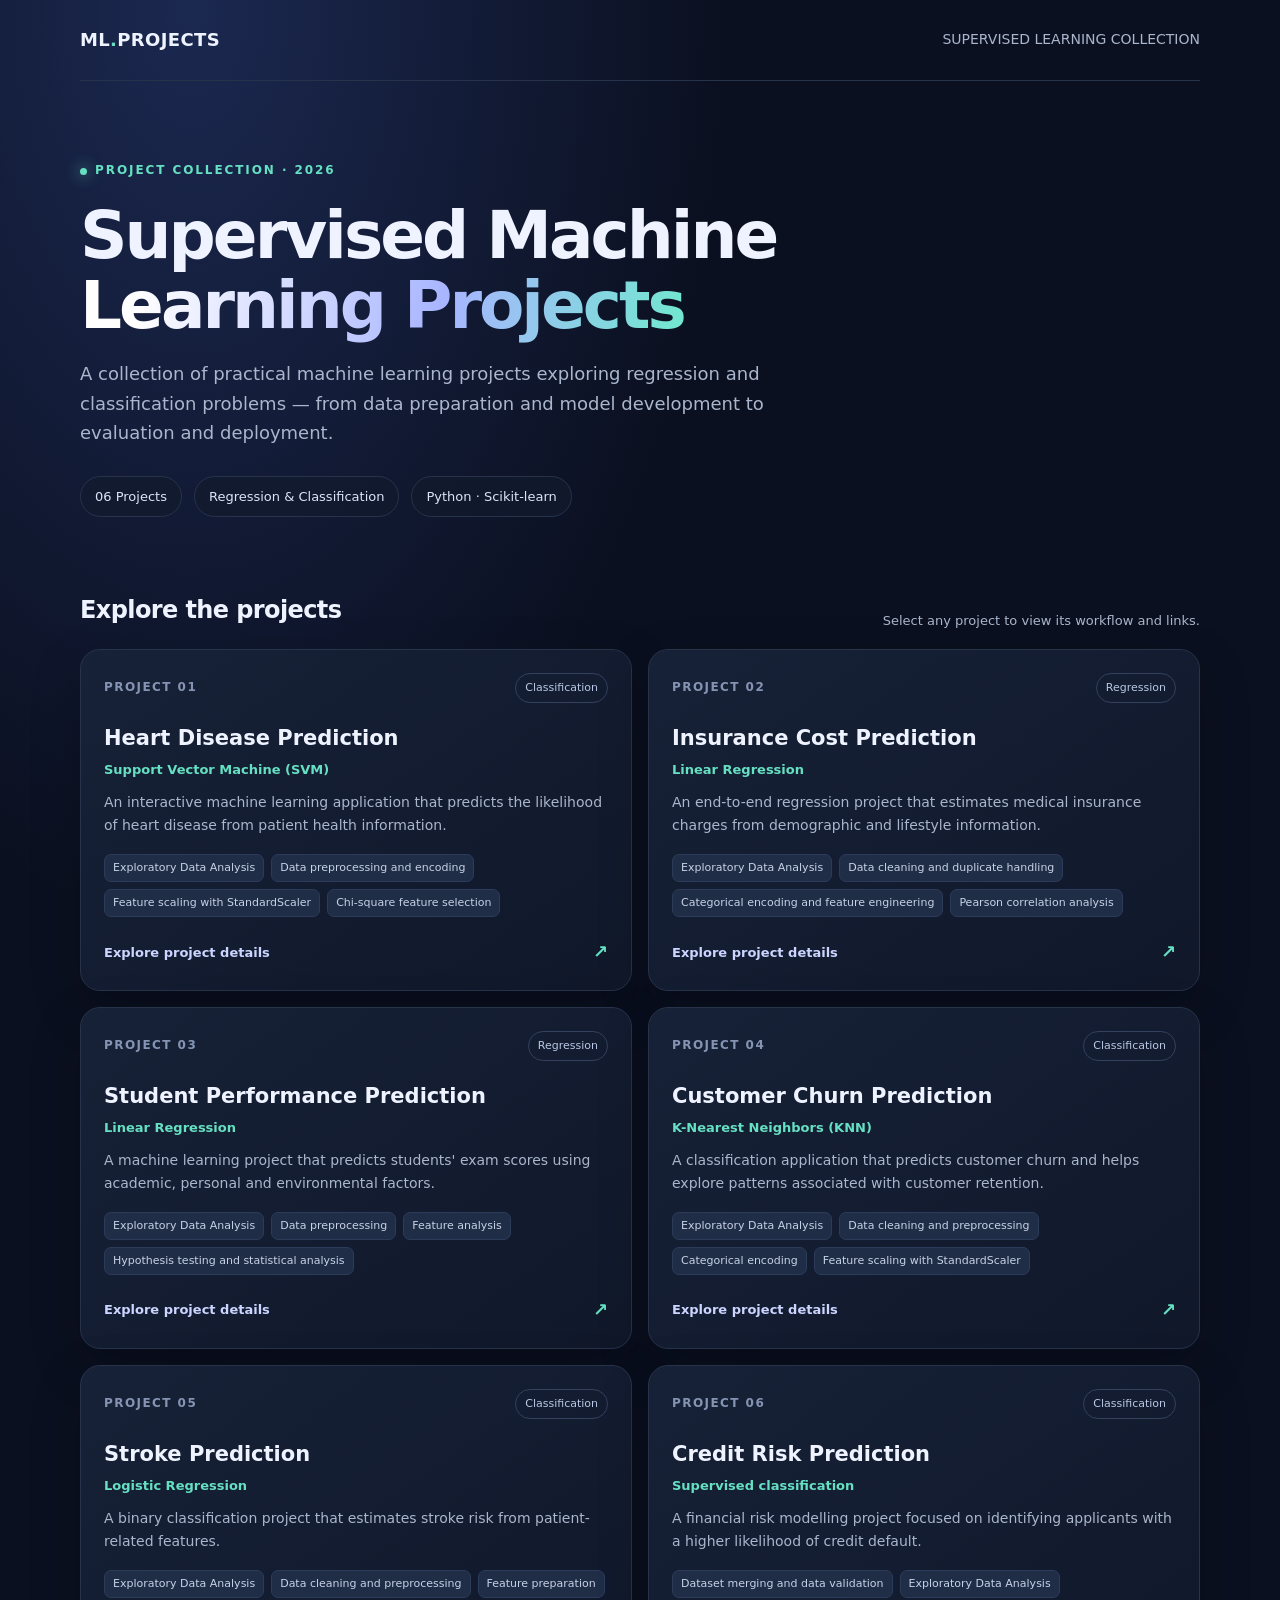
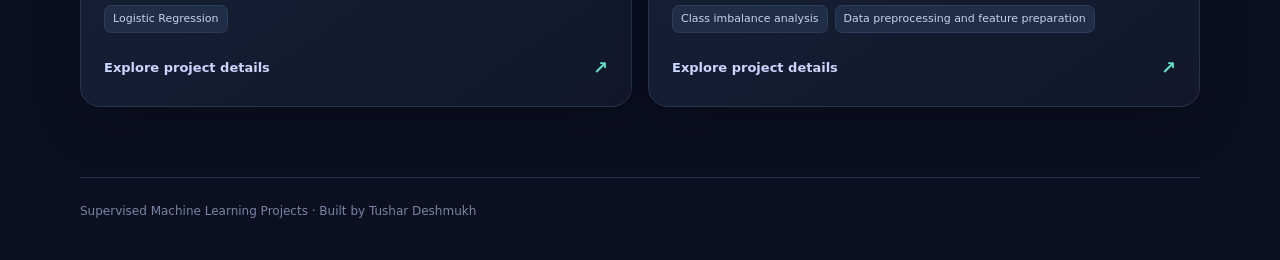
==== index.html @ 5bffdefe "Add supervised machine learning projects website" ====
<!doctype html>
<html lang="en"><head><meta charset="utf-8"><meta name="viewport" content="width=device-width, initial-scale=1">
<meta name="description" content="Six supervised machine learning projects covering regression and classification.">
<title>Supervised Machine Learning Projects</title><link rel="stylesheet" href="assets/style.css"></head>
<body><div class="wrap">
<header class="topbar"><a class="brand" href="index.html">ML<span>.</span>PROJECTS</a><div class="nav">SUPERVISED LEARNING COLLECTION</div></header>
<main><section class="hero"><div class="eyebrow"><span class="dot"></span> PROJECT COLLECTION · 2026</div>
<h1>Supervised Machine <span class="gradient">Learning Projects</span></h1>
<p class="lead">A collection of practical machine learning projects exploring regression and classification problems — from data preparation and model development to evaluation and deployment.</p>
<div class="stats"><span class="stat">06 Projects</span><span class="stat">Regression &amp; Classification</span><span class="stat">Python · Scikit-learn</span></div></section>
<section><div class="section-head"><h2>Explore the projects</h2><p>Select any project to view its workflow and links.</p></div><div class="grid">
    <a class="card" href="projects/heart-disease-prediction.html">
      <div class="card-top"><span class="num">PROJECT 01</span><span class="tag">Classification</span></div>
      <h3>Heart Disease Prediction</h3>
      <div class="algo">Support Vector Machine (SVM)</div>
      <p>An interactive machine learning application that predicts the likelihood of heart disease from patient health information.</p>
      <div class="bullets"><span class="pill">Exploratory Data Analysis</span><span class="pill">Data preprocessing and encoding</span><span class="pill">Feature scaling with StandardScaler</span><span class="pill">Chi-square feature selection</span></div>
      <div class="card-link"><span>Explore project details</span><span class="arrow">↗</span></div>
    </a>
    <a class="card" href="projects/insurance-cost-prediction.html">
      <div class="card-top"><span class="num">PROJECT 02</span><span class="tag">Regression</span></div>
      <h3>Insurance Cost Prediction</h3>
      <div class="algo">Linear Regression</div>
      <p>An end-to-end regression project that estimates medical insurance charges from demographic and lifestyle information.</p>
      <div class="bullets"><span class="pill">Exploratory Data Analysis</span><span class="pill">Data cleaning and duplicate handling</span><span class="pill">Categorical encoding and feature engineering</span><span class="pill">Pearson correlation analysis</span></div>
      <div class="card-link"><span>Explore project details</span><span class="arrow">↗</span></div>
    </a>
    <a class="card" href="projects/student-performance-prediction.html">
      <div class="card-top"><span class="num">PROJECT 03</span><span class="tag">Regression</span></div>
      <h3>Student Performance Prediction</h3>
      <div class="algo">Linear Regression</div>
      <p>A machine learning project that predicts students&#39; exam scores using academic, personal and environmental factors.</p>
      <div class="bullets"><span class="pill">Exploratory Data Analysis</span><span class="pill">Data preprocessing</span><span class="pill">Feature analysis</span><span class="pill">Hypothesis testing and statistical analysis</span></div>
      <div class="card-link"><span>Explore project details</span><span class="arrow">↗</span></div>
    </a>
    <a class="card" href="projects/customer-churn-analytics.html">
      <div class="card-top"><span class="num">PROJECT 04</span><span class="tag">Classification</span></div>
      <h3>Customer Churn Prediction</h3>
      <div class="algo">K-Nearest Neighbors (KNN)</div>
      <p>A classification application that predicts customer churn and helps explore patterns associated with customer retention.</p>
      <div class="bullets"><span class="pill">Exploratory Data Analysis</span><span class="pill">Data cleaning and preprocessing</span><span class="pill">Categorical encoding</span><span class="pill">Feature scaling with StandardScaler</span></div>
      <div class="card-link"><span>Explore project details</span><span class="arrow">↗</span></div>
    </a>
    <a class="card" href="projects/stroke-prediction.html">
      <div class="card-top"><span class="num">PROJECT 05</span><span class="tag">Classification</span></div>
      <h3>Stroke Prediction</h3>
      <div class="algo">Logistic Regression</div>
      <p>A binary classification project that estimates stroke risk from patient-related features.</p>
      <div class="bullets"><span class="pill">Exploratory Data Analysis</span><span class="pill">Data cleaning and preprocessing</span><span class="pill">Feature preparation</span><span class="pill">Logistic Regression</span></div>
      <div class="card-link"><span>Explore project details</span><span class="arrow">↗</span></div>
    </a>
    <a class="card" href="projects/credit-risk-prediction.html">
      <div class="card-top"><span class="num">PROJECT 06</span><span class="tag">Classification</span></div>
      <h3>Credit Risk Prediction</h3>
      <div class="algo">Supervised classification</div>
      <p>A financial risk modelling project focused on identifying applicants with a higher likelihood of credit default.</p>
      <div class="bullets"><span class="pill">Dataset merging and data validation</span><span class="pill">Exploratory Data Analysis</span><span class="pill">Class imbalance analysis</span><span class="pill">Data preprocessing and feature preparation</span></div>
      <div class="card-link"><span>Explore project details</span><span class="arrow">↗</span></div>
    </a></div></section></main>
<footer class="footer">Supervised Machine Learning Projects · Built by Tushar Deshmukh</footer></div></body></html>
---- assets/style.css ----
:root{--bg:#0b1020;--panel:#121a2d;--panel2:#172238;--text:#eef3ff;--muted:#aab6cc;--line:#26334b;--accent:#8b9cff;--accent2:#66e0c2;--shadow:0 18px 50px rgba(0,0,0,.22)}
*{box-sizing:border-box}html{scroll-behavior:smooth}body{margin:0;background:radial-gradient(ellipse at 15% 0%,#1b2850 0,transparent 35%),var(--bg);color:var(--text);font:16px/1.65 Inter,ui-sans-serif,system-ui,-apple-system,Segoe UI,Roboto,Arial,sans-serif}
a{color:inherit;text-decoration:none}.wrap{width:min(1120px,calc(100% - 40px));margin:auto}.topbar{display:flex;align-items:center;justify-content:space-between;padding:25px 0;border-bottom:1px solid var(--line)}.brand{font-weight:800;letter-spacing:.02em;font-size:18px}.brand span{color:var(--accent2)}.nav{color:var(--muted);font-size:14px}.hero{padding:76px 0 42px;max-width:850px}.eyebrow{display:inline-flex;align-items:center;gap:8px;color:var(--accent2);font-size:12px;font-weight:800;letter-spacing:.16em;text-transform:uppercase}.dot{width:7px;height:7px;border-radius:50%;background:var(--accent2);box-shadow:0 0 15px var(--accent2)}h1{font-size:clamp(38px,6vw,66px);line-height:1.06;letter-spacing:-.045em;margin:18px 0 18px}h1 .gradient{background:linear-gradient(100deg,#fff 10%,#a8b5ff 60%,#71e8cf);-webkit-background-clip:text;background-clip:text;color:transparent}.lead{color:var(--muted);font-size:18px;max-width:720px;margin:0}.stats{display:flex;gap:12px;flex-wrap:wrap;margin-top:28px}.stat{border:1px solid var(--line);background:rgba(18,26,45,.7);padding:9px 14px;border-radius:999px;color:#dce5f7;font-size:13px}.section-head{display:flex;align-items:end;justify-content:space-between;gap:20px;margin:32px 0 18px}.section-head h2{font-size:24px;margin:0;letter-spacing:-.025em}.section-head p{color:var(--muted);font-size:13px;margin:0}.grid{display:grid;grid-template-columns:repeat(2,minmax(0,1fr));gap:16px;padding-bottom:70px}.card{display:block;border:1px solid var(--line);border-radius:20px;padding:23px;background:linear-gradient(145deg,rgba(23,34,56,.96),rgba(16,24,42,.96));box-shadow:var(--shadow);transition:transform .2s,border-color .2s}.card:hover{transform:translateY(-4px);border-color:#6979ba}.card-top{display:flex;align-items:center;justify-content:space-between;margin-bottom:22px}.num{font-size:12px;color:#8594b2;font-weight:800;letter-spacing:.12em}.tag{font-size:11px;border:1px solid #33415d;color:#b9c7e4;border-radius:999px;padding:5px 9px}.card h3{font-size:21px;line-height:1.25;margin:0 0 8px}.algo{font-size:13px;color:var(--accent2);font-weight:650;margin-bottom:10px}.card p{color:var(--muted);font-size:14px;margin:0 0 17px}.bullets{display:flex;flex-wrap:wrap;gap:7px;margin-bottom:20px}.pill{font-size:11px;color:#c7d2e8;background:#202d46;border:1px solid #2c3b59;border-radius:7px;padding:4px 8px}.card-link{display:flex;align-items:center;justify-content:space-between;color:#cbd5ff;font-size:13px;font-weight:700}.arrow{font-size:18px;color:var(--accent2)}.footer{border-top:1px solid var(--line);padding:24px 0 38px;color:#7786a3;font-size:12px}.detail-hero{padding:56px 0 30px}.back{display:inline-flex;gap:8px;color:#aebcda;font-size:13px;margin-bottom:25px}.back:hover{color:white}.detail-layout{display:grid;grid-template-columns:minmax(0,1fr) 300px;gap:22px;padding-bottom:70px}.panel{border:1px solid var(--line);border-radius:20px;padding:25px;background:rgba(18,26,45,.88);box-shadow:var(--shadow)}.panel h2{font-size:18px;margin:0 0 12px}.panel p{color:var(--muted);margin:0 0 22px}.topic-list{padding-left:20px;color:#c5d0e5;margin:0}.topic-list li{padding:5px 0}.side{display:flex;flex-direction:column;gap:14px}.meta{border:1px solid var(--line);border-radius:16px;padding:18px;background:rgba(18,26,45,.7)}.meta-label{font-size:11px;letter-spacing:.12em;text-transform:uppercase;color:#8392af;font-weight:800;margin-bottom:8px}.meta-value{font-size:15px;color:#edf2ff;font-weight:650}.stack{display:flex;flex-wrap:wrap;gap:7px}.actions{display:grid;gap:10px}.button{display:flex;justify-content:center;align-items:center;gap:9px;border-radius:12px;padding:12px 14px;font-weight:750;font-size:13px;background:linear-gradient(110deg,#8998ff,#6fdfc5);color:#0b1422;transition:filter .2s}.button:hover{filter:brightness(1.1)}.button.secondary{background:#202d46;color:#e6edff;border:1px solid #354565}.button.disabled{opacity:.45;pointer-events:none}.note{font-size:12px;color:#8998b5;margin-top:12px}.disclaimer{border-left:3px solid #d5b56c;padding:10px 14px;background:#29263a;color:#c8c1d4;border-radius:0 10px 10px 0;font-size:12px;margin-top:22px}
@media(max-width:760px){.grid{grid-template-columns:1fr}.detail-layout{grid-template-columns:1fr}.hero{padding-top:55px}.section-head{align-items:start;flex-direction:column}.wrap{width:min(100% - 28px,1120px)}.panel{padding:20px}}
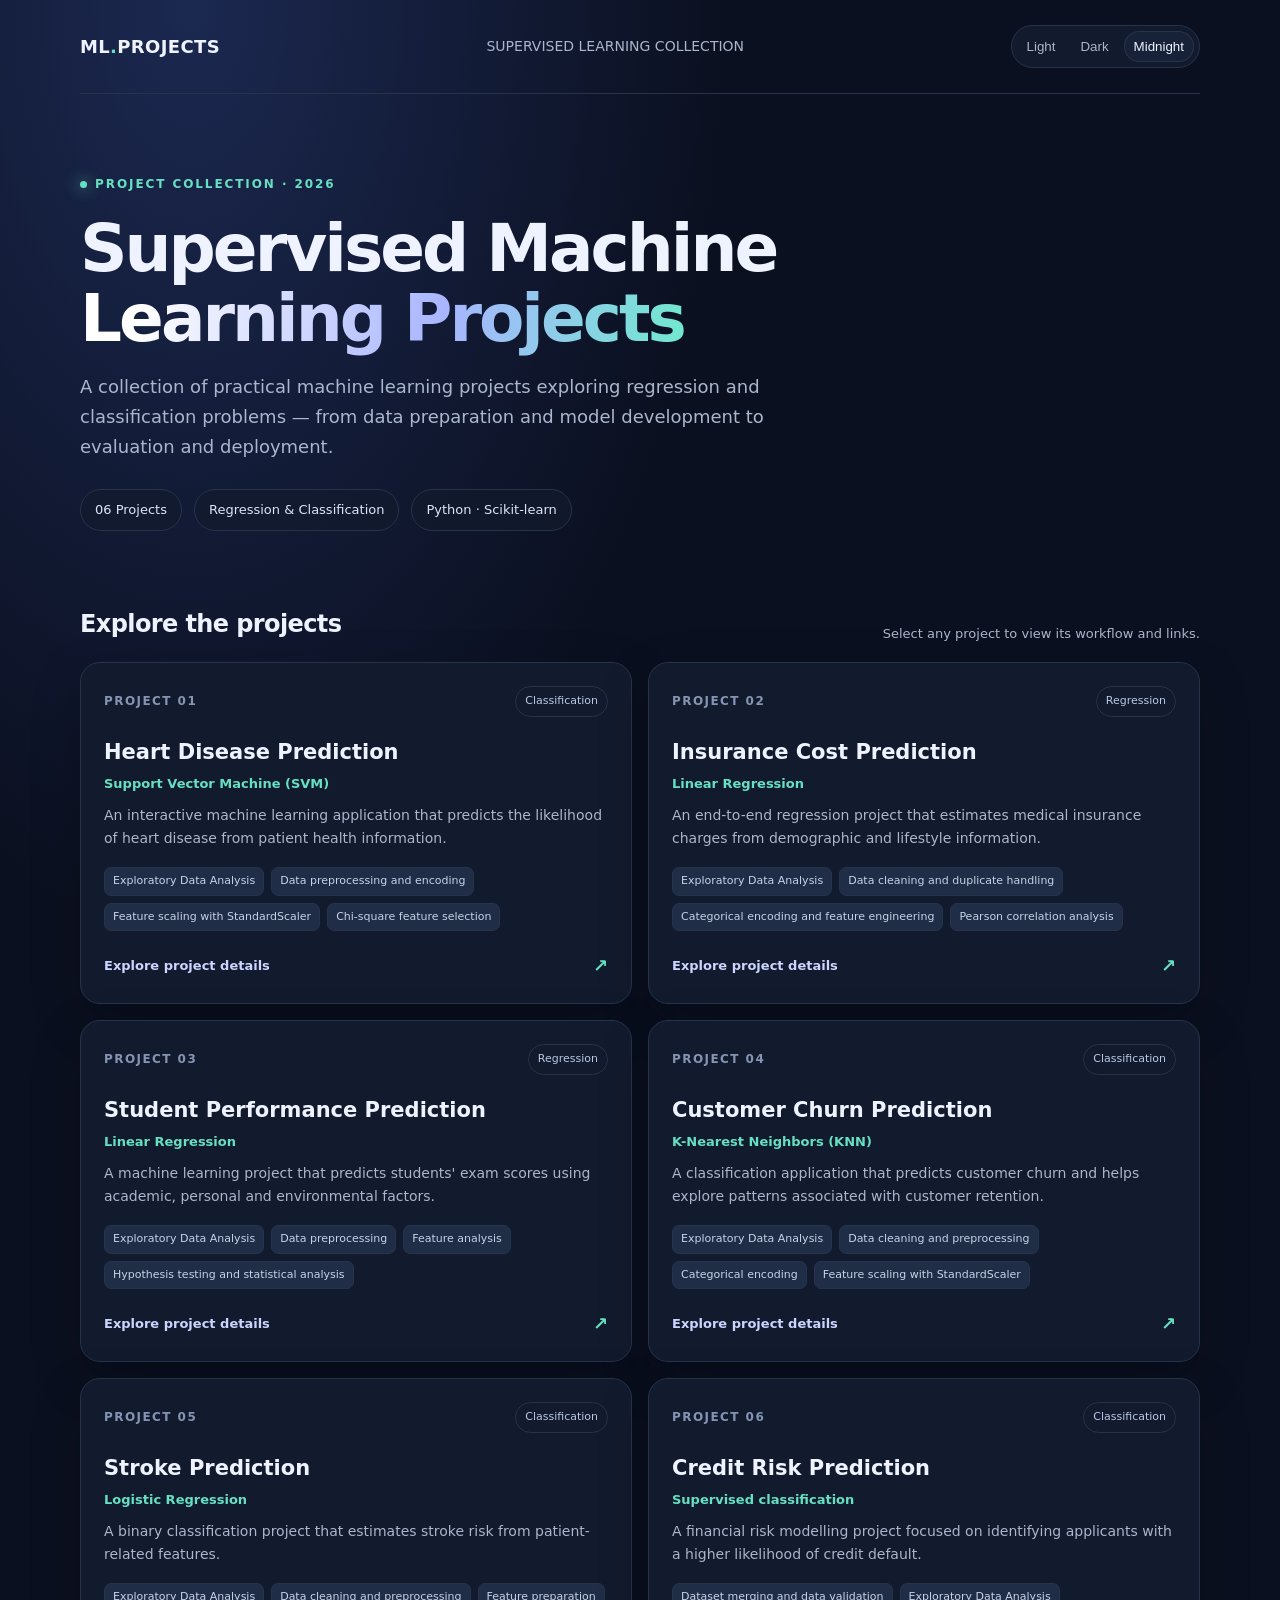
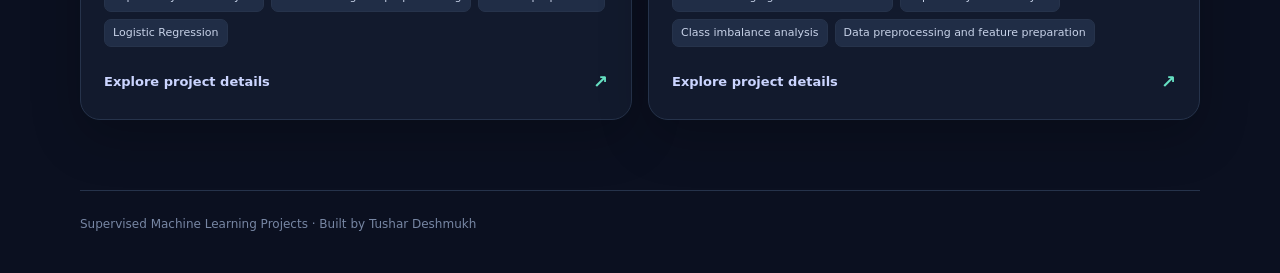
==== commit 76d01667: "Add light dark and midnight themes" ====
--- a/index.html
+++ b/index.html
@@ -3,7 +3,11 @@
 <meta name="description" content="Six supervised machine learning projects covering regression and classification.">
 <title>Supervised Machine Learning Projects</title><link rel="stylesheet" href="assets/style.css"></head>
 <body><div class="wrap">
-<header class="topbar"><a class="brand" href="index.html">ML<span>.</span>PROJECTS</a><div class="nav">SUPERVISED LEARNING COLLECTION</div></header>
+<header class="topbar"><a class="brand" href="index.html">ML<span>.</span>PROJECTS</a><div class="nav">SUPERVISED LEARNING COLLECTION</div><div class="theme-switcher" role="group" aria-label="Choose colour theme">
+<button class="theme-btn" type="button" data-theme-choice="light" aria-pressed="false">Light</button>
+<button class="theme-btn" type="button" data-theme-choice="dark" aria-pressed="false">Dark</button>
+<button class="theme-btn" type="button" data-theme-choice="midnight" aria-pressed="false">Midnight</button>
+</div></header>
 <main><section class="hero"><div class="eyebrow"><span class="dot"></span> PROJECT COLLECTION · 2026</div>
 <h1>Supervised Machine <span class="gradient">Learning Projects</span></h1>
 <p class="lead">A collection of practical machine learning projects exploring regression and classification problems — from data preparation and model development to evaluation and deployment.</p>
@@ -57,4 +61,19 @@
       <div class="bullets"><span class="pill">Dataset merging and data validation</span><span class="pill">Exploratory Data Analysis</span><span class="pill">Class imbalance analysis</span><span class="pill">Data preprocessing and feature preparation</span></div>
       <div class="card-link"><span>Explore project details</span><span class="arrow">↗</span></div>
     </a></div></section></main>
-<footer class="footer">Supervised Machine Learning Projects · Built by Tushar Deshmukh</footer></div></body></html>+<footer class="footer">Supervised Machine Learning Projects · Built by Tushar Deshmukh</footer></div><script>
+(function(){
+  const root = document.documentElement;
+  const buttons = document.querySelectorAll('[data-theme-choice]');
+  function applyTheme(theme){
+    const selected = ['light','dark','midnight'].includes(theme) ? theme : 'midnight';
+    root.dataset.theme = selected === 'midnight' ? 'midnight' : selected;
+    buttons.forEach(button => button.setAttribute('aria-pressed', String(button.dataset.themeChoice === selected)));
+    try { localStorage.setItem('ml-projects-theme', selected); } catch(e) {}
+  }
+  let saved = 'midnight';
+  try { saved = localStorage.getItem('ml-projects-theme') || 'midnight'; } catch(e) {}
+  applyTheme(saved);
+  buttons.forEach(button => button.addEventListener('click', () => applyTheme(button.dataset.themeChoice)));
+})();
+</script></body></html>
--- a/assets/style.css
+++ b/assets/style.css
@@ -1,5 +1,22 @@
 
-:root{--bg:#0b1020;--panel:#121a2d;--panel2:#172238;--text:#eef3ff;--muted:#aab6cc;--line:#26334b;--accent:#8b9cff;--accent2:#66e0c2;--shadow:0 18px 50px rgba(0,0,0,.22)}
-*{box-sizing:border-box}html{scroll-behavior:smooth}body{margin:0;background:radial-gradient(ellipse at 15% 0%,#1b2850 0,transparent 35%),var(--bg);color:var(--text);font:16px/1.65 Inter,ui-sans-serif,system-ui,-apple-system,Segoe UI,Roboto,Arial,sans-serif}
-a{color:inherit;text-decoration:none}.wrap{width:min(1120px,calc(100% - 40px));margin:auto}.topbar{display:flex;align-items:center;justify-content:space-between;padding:25px 0;border-bottom:1px solid var(--line)}.brand{font-weight:800;letter-spacing:.02em;font-size:18px}.brand span{color:var(--accent2)}.nav{color:var(--muted);font-size:14px}.hero{padding:76px 0 42px;max-width:850px}.eyebrow{display:inline-flex;align-items:center;gap:8px;color:var(--accent2);font-size:12px;font-weight:800;letter-spacing:.16em;text-transform:uppercase}.dot{width:7px;height:7px;border-radius:50%;background:var(--accent2);box-shadow:0 0 15px var(--accent2)}h1{font-size:clamp(38px,6vw,66px);line-height:1.06;letter-spacing:-.045em;margin:18px 0 18px}h1 .gradient{background:linear-gradient(100deg,#fff 10%,#a8b5ff 60%,#71e8cf);-webkit-background-clip:text;background-clip:text;color:transparent}.lead{color:var(--muted);font-size:18px;max-width:720px;margin:0}.stats{display:flex;gap:12px;flex-wrap:wrap;margin-top:28px}.stat{border:1px solid var(--line);background:rgba(18,26,45,.7);padding:9px 14px;border-radius:999px;color:#dce5f7;font-size:13px}.section-head{display:flex;align-items:end;justify-content:space-between;gap:20px;margin:32px 0 18px}.section-head h2{font-size:24px;margin:0;letter-spacing:-.025em}.section-head p{color:var(--muted);font-size:13px;margin:0}.grid{display:grid;grid-template-columns:repeat(2,minmax(0,1fr));gap:16px;padding-bottom:70px}.card{display:block;border:1px solid var(--line);border-radius:20px;padding:23px;background:linear-gradient(145deg,rgba(23,34,56,.96),rgba(16,24,42,.96));box-shadow:var(--shadow);transition:transform .2s,border-color .2s}.card:hover{transform:translateY(-4px);border-color:#6979ba}.card-top{display:flex;align-items:center;justify-content:space-between;margin-bottom:22px}.num{font-size:12px;color:#8594b2;font-weight:800;letter-spacing:.12em}.tag{font-size:11px;border:1px solid #33415d;color:#b9c7e4;border-radius:999px;padding:5px 9px}.card h3{font-size:21px;line-height:1.25;margin:0 0 8px}.algo{font-size:13px;color:var(--accent2);font-weight:650;margin-bottom:10px}.card p{color:var(--muted);font-size:14px;margin:0 0 17px}.bullets{display:flex;flex-wrap:wrap;gap:7px;margin-bottom:20px}.pill{font-size:11px;color:#c7d2e8;background:#202d46;border:1px solid #2c3b59;border-radius:7px;padding:4px 8px}.card-link{display:flex;align-items:center;justify-content:space-between;color:#cbd5ff;font-size:13px;font-weight:700}.arrow{font-size:18px;color:var(--accent2)}.footer{border-top:1px solid var(--line);padding:24px 0 38px;color:#7786a3;font-size:12px}.detail-hero{padding:56px 0 30px}.back{display:inline-flex;gap:8px;color:#aebcda;font-size:13px;margin-bottom:25px}.back:hover{color:white}.detail-layout{display:grid;grid-template-columns:minmax(0,1fr) 300px;gap:22px;padding-bottom:70px}.panel{border:1px solid var(--line);border-radius:20px;padding:25px;background:rgba(18,26,45,.88);box-shadow:var(--shadow)}.panel h2{font-size:18px;margin:0 0 12px}.panel p{color:var(--muted);margin:0 0 22px}.topic-list{padding-left:20px;color:#c5d0e5;margin:0}.topic-list li{padding:5px 0}.side{display:flex;flex-direction:column;gap:14px}.meta{border:1px solid var(--line);border-radius:16px;padding:18px;background:rgba(18,26,45,.7)}.meta-label{font-size:11px;letter-spacing:.12em;text-transform:uppercase;color:#8392af;font-weight:800;margin-bottom:8px}.meta-value{font-size:15px;color:#edf2ff;font-weight:650}.stack{display:flex;flex-wrap:wrap;gap:7px}.actions{display:grid;gap:10px}.button{display:flex;justify-content:center;align-items:center;gap:9px;border-radius:12px;padding:12px 14px;font-weight:750;font-size:13px;background:linear-gradient(110deg,#8998ff,#6fdfc5);color:#0b1422;transition:filter .2s}.button:hover{filter:brightness(1.1)}.button.secondary{background:#202d46;color:#e6edff;border:1px solid #354565}.button.disabled{opacity:.45;pointer-events:none}.note{font-size:12px;color:#8998b5;margin-top:12px}.disclaimer{border-left:3px solid #d5b56c;padding:10px 14px;background:#29263a;color:#c8c1d4;border-radius:0 10px 10px 0;font-size:12px;margin-top:22px}
+:root{
+--bg:#0b1020;--panel:#121a2d;--panel2:#172238;--text:#eef3ff;--muted:#aab6cc;--line:#26334b;--accent:#8b9cff;--accent2:#66e0c2;--shadow:0 18px 50px rgba(0,0,0,.22);
+--header-bg:rgba(18,26,45,.72);--pill-bg:#202d46;--pill-text:#c7d2e8;--tag-text:#b9c7e4;--button-secondary:#202d46;--footer:#7786a3;--hero-glow:#1b2850;
+}
+html[data-theme="light"]{
+--bg:#f4f6fb;--panel:#ffffff;--panel2:#eef2f8;--text:#172033;--muted:#596579;--line:#dce3ee;--accent:#4056b8;--accent2:#087f70;--shadow:0 14px 35px rgba(31,47,79,.08);
+--header-bg:rgba(255,255,255,.82);--pill-bg:#edf1f7;--pill-text:#44516a;--tag-text:#53617a;--button-secondary:#edf1f7;--footer:#718096;--hero-glow:#e4eafa;
+}
+html[data-theme="dark"]{
+--bg:#111318;--panel:#1b1e25;--panel2:#232833;--text:#f1f3f6;--muted:#b0b7c4;--line:#343a46;--accent:#a5b4fc;--accent2:#70d6c2;--shadow:0 16px 40px rgba(0,0,0,.25);
+--header-bg:rgba(27,30,37,.82);--pill-bg:#2b313d;--pill-text:#d2d8e2;--tag-text:#c0cad9;--button-secondary:#292f3a;--footer:#8c96a7;--hero-glow:#242a36;
+}
+*{box-sizing:border-box}html{scroll-behavior:smooth}body{margin:0;background:radial-gradient(ellipse at 15% 0%,var(--hero-glow) 0,transparent 35%),var(--bg);color:var(--text);font:16px/1.65 Inter,ui-sans-serif,system-ui,-apple-system,Segoe UI,Roboto,Arial,sans-serif}
+a{color:inherit;text-decoration:none}.wrap{width:min(1120px,calc(100% - 40px));margin:auto}.topbar{display:flex;align-items:center;justify-content:space-between;gap:16px;padding:25px 0;border-bottom:1px solid var(--line)}.brand{font-weight:800;letter-spacing:.02em;font-size:18px}.brand span{color:var(--accent2)}.nav{color:var(--muted);font-size:14px}.hero{padding:76px 0 42px;max-width:850px}.eyebrow{display:inline-flex;align-items:center;gap:8px;color:var(--accent2);font-size:12px;font-weight:800;letter-spacing:.16em;text-transform:uppercase}.dot{width:7px;height:7px;border-radius:50%;background:var(--accent2);box-shadow:0 0 15px var(--accent2)}h1{font-size:clamp(38px,6vw,66px);line-height:1.06;letter-spacing:-.045em;margin:18px 0 18px}h1 .gradient{background:linear-gradient(100deg,#fff 10%,#a8b5ff 60%,#71e8cf);-webkit-background-clip:text;background-clip:text;color:transparent}.lead{color:var(--muted);font-size:18px;max-width:720px;margin:0}.stats{display:flex;gap:12px;flex-wrap:wrap;margin-top:28px}.stat{border:1px solid var(--line);background:rgba(18,26,45,.7);padding:9px 14px;border-radius:999px;color:#dce5f7;font-size:13px}.section-head{display:flex;align-items:end;justify-content:space-between;gap:20px;margin:32px 0 18px}.section-head h2{font-size:24px;margin:0;letter-spacing:-.025em}.section-head p{color:var(--muted);font-size:13px;margin:0}.grid{display:grid;grid-template-columns:repeat(2,minmax(0,1fr));gap:16px;padding-bottom:70px}.card{display:block;border:1px solid var(--line);border-radius:20px;padding:23px;background:var(--panel);box-shadow:var(--shadow);transition:transform .2s,border-color .2s}.card:hover{transform:translateY(-4px);border-color:#6979ba}.card-top{display:flex;align-items:center;justify-content:space-between;margin-bottom:22px}.num{font-size:12px;color:#8594b2;font-weight:800;letter-spacing:.12em}.tag{font-size:11px;border:1px solid var(--line);color:var(--tag-text);border-radius:999px;padding:5px 9px}.card h3{font-size:21px;line-height:1.25;margin:0 0 8px}.algo{font-size:13px;color:var(--accent2);font-weight:650;margin-bottom:10px}.card p{color:var(--muted);font-size:14px;margin:0 0 17px}.bullets{display:flex;flex-wrap:wrap;gap:7px;margin-bottom:20px}.pill{font-size:11px;color:var(--pill-text);background:var(--pill-bg);border:1px solid var(--line);border-radius:7px;padding:4px 8px}.card-link{display:flex;align-items:center;justify-content:space-between;color:#cbd5ff;font-size:13px;font-weight:700}.arrow{font-size:18px;color:var(--accent2)}.footer{border-top:1px solid var(--line);padding:24px 0 38px;color:#7786a3;font-size:12px}.detail-hero{padding:56px 0 30px}.back{display:inline-flex;gap:8px;color:#aebcda;font-size:13px;margin-bottom:25px}.back:hover{color:white}.detail-layout{display:grid;grid-template-columns:minmax(0,1fr) 300px;gap:22px;padding-bottom:70px}.panel{border:1px solid var(--line);border-radius:20px;padding:25px;background:var(--panel);box-shadow:var(--shadow)}.panel h2{font-size:18px;margin:0 0 12px}.panel p{color:var(--muted);margin:0 0 22px}.topic-list{padding-left:20px;color:#c5d0e5;margin:0}.topic-list li{padding:5px 0}.side{display:flex;flex-direction:column;gap:14px}.meta{border:1px solid var(--line);border-radius:16px;padding:18px;background:var(--panel)}.meta-label{font-size:11px;letter-spacing:.12em;text-transform:uppercase;color:#8392af;font-weight:800;margin-bottom:8px}.meta-value{font-size:15px;color:#edf2ff;font-weight:650}.stack{display:flex;flex-wrap:wrap;gap:7px}.actions{display:grid;gap:10px}.button{display:flex;justify-content:center;align-items:center;gap:9px;border-radius:12px;padding:12px 14px;font-weight:750;font-size:13px;background:linear-gradient(110deg,#8998ff,#6fdfc5);color:#0b1422;transition:filter .2s}.button:hover{filter:brightness(1.1)}.button.secondary{background:var(--button-secondary);color:var(--text);border:1px solid var(--line)}.button.disabled{opacity:.45;pointer-events:none}.note{font-size:12px;color:#8998b5;margin-top:12px}.disclaimer{border-left:3px solid #d5b56c;padding:10px 14px;background:#29263a;color:#c8c1d4;border-radius:0 10px 10px 0;font-size:12px;margin-top:22px}
 @media(max-width:760px){.grid{grid-template-columns:1fr}.detail-layout{grid-template-columns:1fr}.hero{padding-top:55px}.section-head{align-items:start;flex-direction:column}.wrap{width:min(100% - 28px,1120px)}.panel{padding:20px}}
+
+.theme-switcher{display:flex;align-items:center;gap:5px;padding:5px;border:1px solid var(--line);border-radius:999px;background:var(--panel);flex-shrink:0}
+.theme-btn{border:0;background:transparent;color:var(--muted);font:600 12px/1.2 inherit;padding:8px 10px;border-radius:999px;cursor:pointer;transition:background .18s,color .18s}
+.theme-btn:hover{color:var(--text);background:var(--panel2)}
+.theme-btn[aria-pressed="true"]{background:var(--panel2);color:var(--text);box-shadow:inset 0 0 0 1px var(--line)}
+@media(max-width:520px){.topbar{align-items:flex-start;flex-direction:column}.theme-switcher{align-self:flex-end}.theme-btn{padding:7px 9px}}
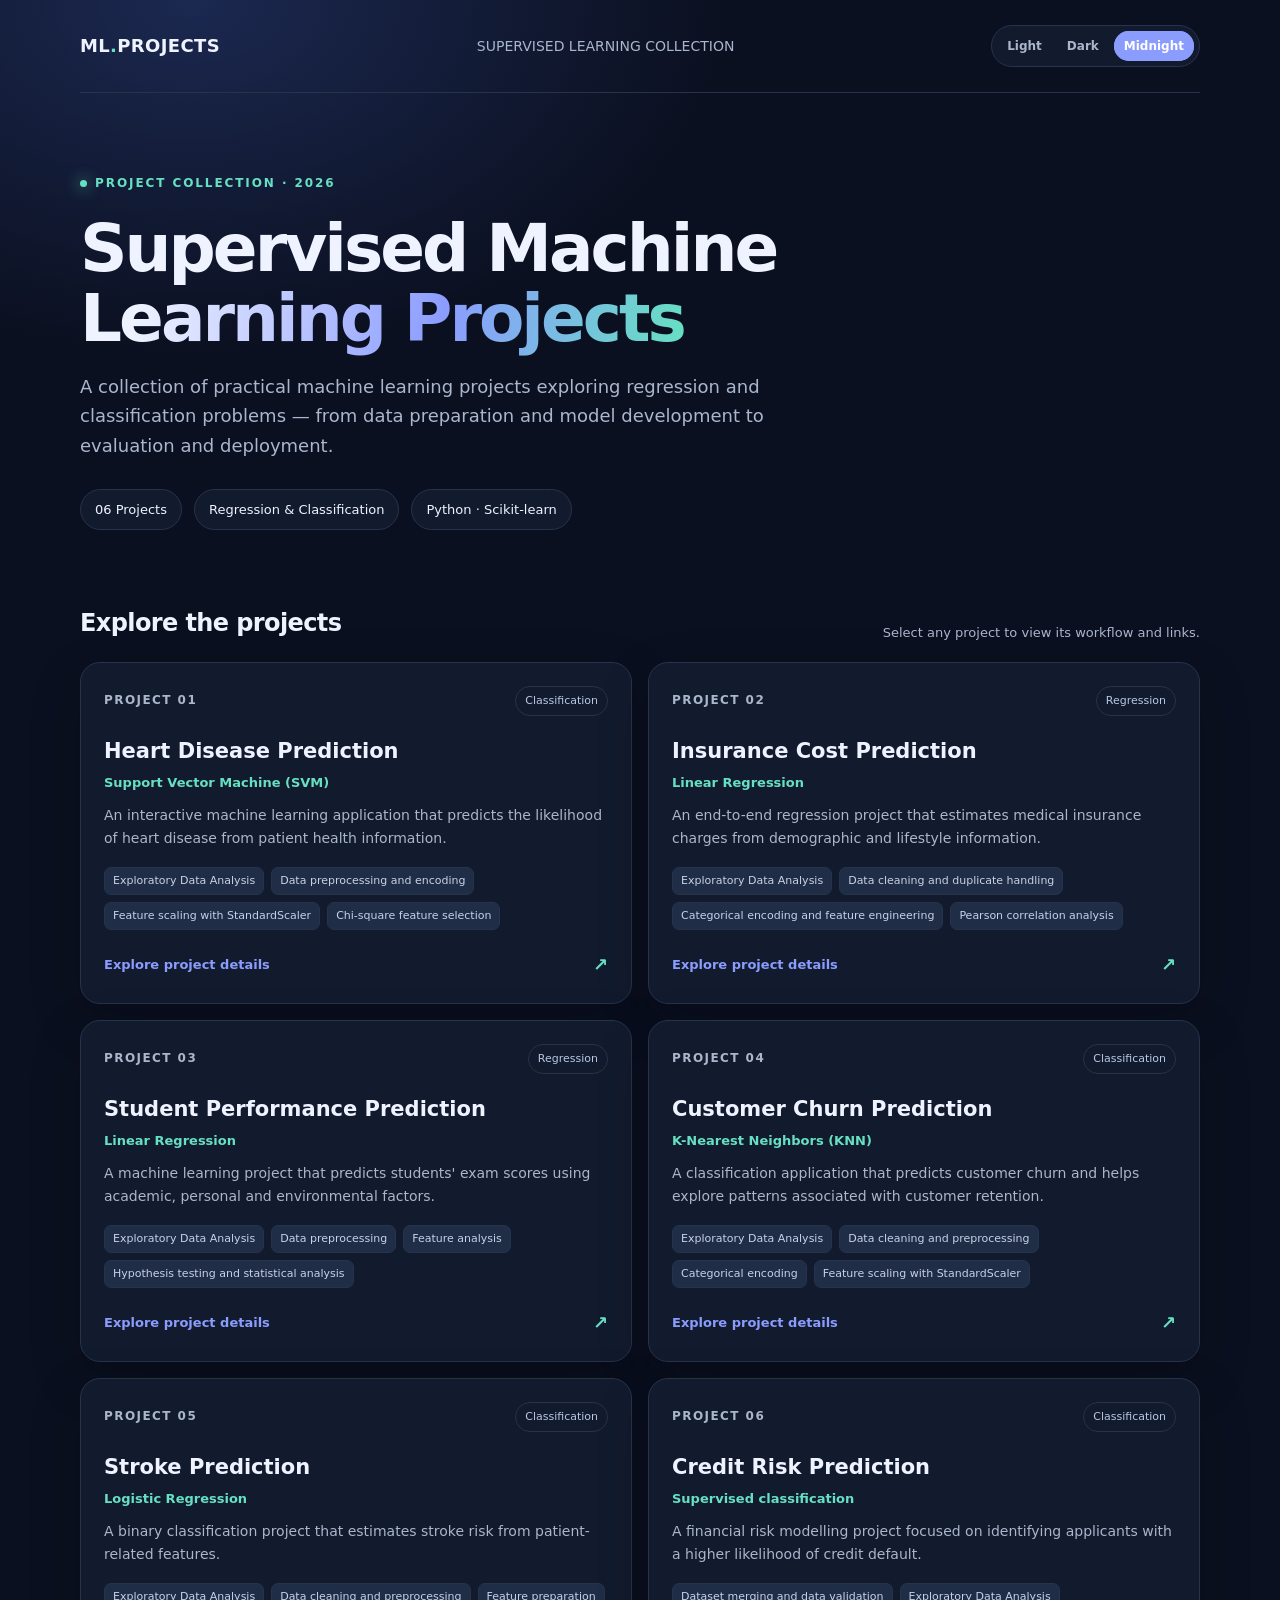
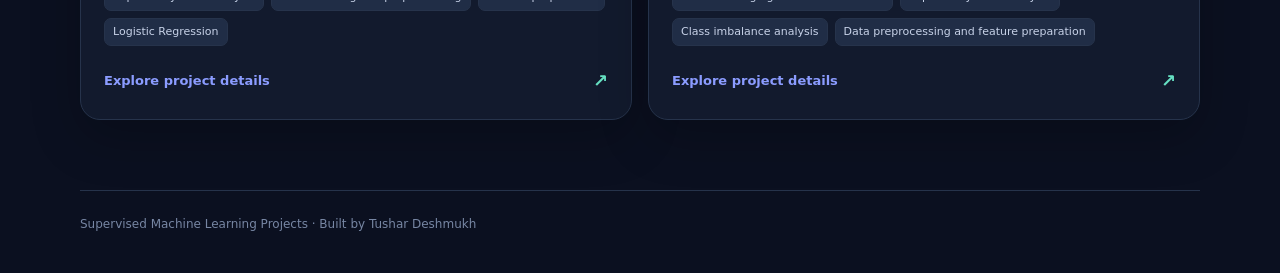
==== commit 44f47588: "Fix theme switching functionality" ====
--- a/index.html
+++ b/index.html
@@ -67,13 +67,20 @@
   const buttons = document.querySelectorAll('[data-theme-choice]');
   function applyTheme(theme){
     const selected = ['light','dark','midnight'].includes(theme) ? theme : 'midnight';
-    root.dataset.theme = selected === 'midnight' ? 'midnight' : selected;
-    buttons.forEach(button => button.setAttribute('aria-pressed', String(button.dataset.themeChoice === selected)));
-    try { localStorage.setItem('ml-projects-theme', selected); } catch(e) {}
+    root.setAttribute('data-theme', selected);
+    buttons.forEach(function(button){
+      const active = button.getAttribute('data-theme-choice') === selected;
+      button.setAttribute('aria-pressed', active ? 'true' : 'false');
+    });
+    try { window.localStorage.setItem('ml-projects-theme', selected); } catch (error) {}
   }
-  let saved = 'midnight';
-  try { saved = localStorage.getItem('ml-projects-theme') || 'midnight'; } catch(e) {}
-  applyTheme(saved);
-  buttons.forEach(button => button.addEventListener('click', () => applyTheme(button.dataset.themeChoice)));
+  let savedTheme = 'midnight';
+  try { savedTheme = window.localStorage.getItem('ml-projects-theme') || 'midnight'; } catch (error) {}
+  applyTheme(savedTheme);
+  buttons.forEach(function(button){
+    button.addEventListener('click', function(){
+      applyTheme(button.getAttribute('data-theme-choice'));
+    });
+  });
 })();
 </script></body></html>
--- a/assets/style.css
+++ b/assets/style.css
@@ -11,12 +11,17 @@
 --bg:#111318;--panel:#1b1e25;--panel2:#232833;--text:#f1f3f6;--muted:#b0b7c4;--line:#343a46;--accent:#a5b4fc;--accent2:#70d6c2;--shadow:0 16px 40px rgba(0,0,0,.25);
 --header-bg:rgba(27,30,37,.82);--pill-bg:#2b313d;--pill-text:#d2d8e2;--tag-text:#c0cad9;--button-secondary:#292f3a;--footer:#8c96a7;--hero-glow:#242a36;
 }
-*{box-sizing:border-box}html{scroll-behavior:smooth}body{margin:0;background:radial-gradient(ellipse at 15% 0%,var(--hero-glow) 0,transparent 35%),var(--bg);color:var(--text);font:16px/1.65 Inter,ui-sans-serif,system-ui,-apple-system,Segoe UI,Roboto,Arial,sans-serif}
-a{color:inherit;text-decoration:none}.wrap{width:min(1120px,calc(100% - 40px));margin:auto}.topbar{display:flex;align-items:center;justify-content:space-between;gap:16px;padding:25px 0;border-bottom:1px solid var(--line)}.brand{font-weight:800;letter-spacing:.02em;font-size:18px}.brand span{color:var(--accent2)}.nav{color:var(--muted);font-size:14px}.hero{padding:76px 0 42px;max-width:850px}.eyebrow{display:inline-flex;align-items:center;gap:8px;color:var(--accent2);font-size:12px;font-weight:800;letter-spacing:.16em;text-transform:uppercase}.dot{width:7px;height:7px;border-radius:50%;background:var(--accent2);box-shadow:0 0 15px var(--accent2)}h1{font-size:clamp(38px,6vw,66px);line-height:1.06;letter-spacing:-.045em;margin:18px 0 18px}h1 .gradient{background:linear-gradient(100deg,#fff 10%,#a8b5ff 60%,#71e8cf);-webkit-background-clip:text;background-clip:text;color:transparent}.lead{color:var(--muted);font-size:18px;max-width:720px;margin:0}.stats{display:flex;gap:12px;flex-wrap:wrap;margin-top:28px}.stat{border:1px solid var(--line);background:rgba(18,26,45,.7);padding:9px 14px;border-radius:999px;color:#dce5f7;font-size:13px}.section-head{display:flex;align-items:end;justify-content:space-between;gap:20px;margin:32px 0 18px}.section-head h2{font-size:24px;margin:0;letter-spacing:-.025em}.section-head p{color:var(--muted);font-size:13px;margin:0}.grid{display:grid;grid-template-columns:repeat(2,minmax(0,1fr));gap:16px;padding-bottom:70px}.card{display:block;border:1px solid var(--line);border-radius:20px;padding:23px;background:var(--panel);box-shadow:var(--shadow);transition:transform .2s,border-color .2s}.card:hover{transform:translateY(-4px);border-color:#6979ba}.card-top{display:flex;align-items:center;justify-content:space-between;margin-bottom:22px}.num{font-size:12px;color:#8594b2;font-weight:800;letter-spacing:.12em}.tag{font-size:11px;border:1px solid var(--line);color:var(--tag-text);border-radius:999px;padding:5px 9px}.card h3{font-size:21px;line-height:1.25;margin:0 0 8px}.algo{font-size:13px;color:var(--accent2);font-weight:650;margin-bottom:10px}.card p{color:var(--muted);font-size:14px;margin:0 0 17px}.bullets{display:flex;flex-wrap:wrap;gap:7px;margin-bottom:20px}.pill{font-size:11px;color:var(--pill-text);background:var(--pill-bg);border:1px solid var(--line);border-radius:7px;padding:4px 8px}.card-link{display:flex;align-items:center;justify-content:space-between;color:#cbd5ff;font-size:13px;font-weight:700}.arrow{font-size:18px;color:var(--accent2)}.footer{border-top:1px solid var(--line);padding:24px 0 38px;color:#7786a3;font-size:12px}.detail-hero{padding:56px 0 30px}.back{display:inline-flex;gap:8px;color:#aebcda;font-size:13px;margin-bottom:25px}.back:hover{color:white}.detail-layout{display:grid;grid-template-columns:minmax(0,1fr) 300px;gap:22px;padding-bottom:70px}.panel{border:1px solid var(--line);border-radius:20px;padding:25px;background:var(--panel);box-shadow:var(--shadow)}.panel h2{font-size:18px;margin:0 0 12px}.panel p{color:var(--muted);margin:0 0 22px}.topic-list{padding-left:20px;color:#c5d0e5;margin:0}.topic-list li{padding:5px 0}.side{display:flex;flex-direction:column;gap:14px}.meta{border:1px solid var(--line);border-radius:16px;padding:18px;background:var(--panel)}.meta-label{font-size:11px;letter-spacing:.12em;text-transform:uppercase;color:#8392af;font-weight:800;margin-bottom:8px}.meta-value{font-size:15px;color:#edf2ff;font-weight:650}.stack{display:flex;flex-wrap:wrap;gap:7px}.actions{display:grid;gap:10px}.button{display:flex;justify-content:center;align-items:center;gap:9px;border-radius:12px;padding:12px 14px;font-weight:750;font-size:13px;background:linear-gradient(110deg,#8998ff,#6fdfc5);color:#0b1422;transition:filter .2s}.button:hover{filter:brightness(1.1)}.button.secondary{background:var(--button-secondary);color:var(--text);border:1px solid var(--line)}.button.disabled{opacity:.45;pointer-events:none}.note{font-size:12px;color:#8998b5;margin-top:12px}.disclaimer{border-left:3px solid #d5b56c;padding:10px 14px;background:#29263a;color:#c8c1d4;border-radius:0 10px 10px 0;font-size:12px;margin-top:22px}
+*{box-sizing:border-box}html{scroll-behavior:smooth}body{margin:0;background-color:var(--bg);background-image:radial-gradient(ellipse at 15% 0%,var(--hero-glow) 0,transparent 35%);background-repeat:no-repeat;background-size:100% 720px;color:var(--text);font:16px/1.65 Inter,ui-sans-serif,system-ui,-apple-system,Segoe UI,Roboto,Arial,sans-serif}
+a{color:inherit;text-decoration:none}.wrap{width:min(1120px,calc(100% - 40px));margin:auto}.topbar{display:flex;align-items:center;justify-content:space-between;gap:16px;padding:25px 0;border-bottom:1px solid var(--line)}.brand{font-weight:800;letter-spacing:.02em;font-size:18px}.brand span{color:var(--accent2)}.nav{color:var(--muted);font-size:14px}.hero{padding:76px 0 42px;max-width:850px}.eyebrow{display:inline-flex;align-items:center;gap:8px;color:var(--accent2);font-size:12px;font-weight:800;letter-spacing:.16em;text-transform:uppercase}.dot{width:7px;height:7px;border-radius:50%;background:var(--accent2);box-shadow:0 0 15px var(--accent2)}h1{font-size:clamp(38px,6vw,66px);line-height:1.06;letter-spacing:-.045em;margin:18px 0 18px}h1 .gradient{background:linear-gradient(100deg,var(--text) 10%,var(--accent) 60%,var(--accent2));-webkit-background-clip:text;background-clip:text;color:transparent}.lead{color:var(--muted);font-size:18px;max-width:720px;margin:0}.stats{display:flex;gap:12px;flex-wrap:wrap;margin-top:28px}.stat{border:1px solid var(--line);background:var(--panel);padding:9px 14px;border-radius:999px;color:var(--text);font-size:13px}.section-head{display:flex;align-items:end;justify-content:space-between;gap:20px;margin:32px 0 18px}.section-head h2{font-size:24px;margin:0;letter-spacing:-.025em}.section-head p{color:var(--muted);font-size:13px;margin:0}.grid{display:grid;grid-template-columns:repeat(2,minmax(0,1fr));gap:16px;padding-bottom:70px}.card{display:block;border:1px solid var(--line);border-radius:20px;padding:23px;background:var(--panel);box-shadow:var(--shadow);transition:transform .2s,border-color .2s}.card:hover{transform:translateY(-4px);border-color:#6979ba}.card-top{display:flex;align-items:center;justify-content:space-between;margin-bottom:22px}.num{font-size:12px;color:var(--muted);font-weight:800;letter-spacing:.12em}.tag{font-size:11px;border:1px solid var(--line);color:var(--tag-text);border-radius:999px;padding:5px 9px}.card h3{font-size:21px;line-height:1.25;margin:0 0 8px}.algo{font-size:13px;color:var(--accent2);font-weight:650;margin-bottom:10px}.card p{color:var(--muted);font-size:14px;margin:0 0 17px}.bullets{display:flex;flex-wrap:wrap;gap:7px;margin-bottom:20px}.pill{font-size:11px;color:var(--pill-text);background:var(--pill-bg);border:1px solid var(--line);border-radius:7px;padding:4px 8px}.card-link{display:flex;align-items:center;justify-content:space-between;color:var(--accent);font-size:13px;font-weight:700}.arrow{font-size:18px;color:var(--accent2)}.footer{border-top:1px solid var(--line);padding:24px 0 38px;color:var(--footer);font-size:12px}.detail-hero{padding:56px 0 30px}.back{display:inline-flex;gap:8px;color:var(--muted);font-size:13px;margin-bottom:25px}.back:hover{color:white}.detail-layout{display:grid;grid-template-columns:minmax(0,1fr) 300px;gap:22px;padding-bottom:70px}.panel{border:1px solid var(--line);border-radius:20px;padding:25px;background:var(--panel);box-shadow:var(--shadow)}.panel h2{font-size:18px;margin:0 0 12px}.panel p{color:var(--muted);margin:0 0 22px}.topic-list{padding-left:20px;color:var(--muted);margin:0}.topic-list li{padding:5px 0}.side{display:flex;flex-direction:column;gap:14px}.meta{border:1px solid var(--line);border-radius:16px;padding:18px;background:var(--panel)}.meta-label{font-size:11px;letter-spacing:.12em;text-transform:uppercase;color:#8392af;font-weight:800;margin-bottom:8px}.meta-value{font-size:15px;color:#edf2ff;font-weight:650}.stack{display:flex;flex-wrap:wrap;gap:7px}.actions{display:grid;gap:10px}.button{display:flex;justify-content:center;align-items:center;gap:9px;border-radius:12px;padding:12px 14px;font-weight:750;font-size:13px;background:linear-gradient(110deg,#8998ff,#6fdfc5);color:#0b1422;transition:filter .2s}.button:hover{filter:brightness(1.1)}.button.secondary{background:var(--button-secondary);color:var(--text);border:1px solid var(--line)}.button.disabled{opacity:.45;pointer-events:none}.note{font-size:12px;color:#8998b5;margin-top:12px}.disclaimer{border-left:3px solid #d5b56c;padding:10px 14px;background:#29263a;color:#c8c1d4;border-radius:0 10px 10px 0;font-size:12px;margin-top:22px}
 @media(max-width:760px){.grid{grid-template-columns:1fr}.detail-layout{grid-template-columns:1fr}.hero{padding-top:55px}.section-head{align-items:start;flex-direction:column}.wrap{width:min(100% - 28px,1120px)}.panel{padding:20px}}
 
 .theme-switcher{display:flex;align-items:center;gap:5px;padding:5px;border:1px solid var(--line);border-radius:999px;background:var(--panel);flex-shrink:0}
-.theme-btn{border:0;background:transparent;color:var(--muted);font:600 12px/1.2 inherit;padding:8px 10px;border-radius:999px;cursor:pointer;transition:background .18s,color .18s}
+.theme-btn{border:0;background:transparent;color:var(--muted);font-family:inherit;font-size:12px;font-weight:650;line-height:1.2;padding:8px 10px;border-radius:999px;cursor:pointer;transition:background .18s,color .18s}
 .theme-btn:hover{color:var(--text);background:var(--panel2)}
-.theme-btn[aria-pressed="true"]{background:var(--panel2);color:var(--text);box-shadow:inset 0 0 0 1px var(--line)}
+.theme-btn[aria-pressed="true"]{background:var(--accent);color:#fff;box-shadow:inset 0 0 0 1px var(--accent)}
 @media(max-width:520px){.topbar{align-items:flex-start;flex-direction:column}.theme-switcher{align-self:flex-end}.theme-btn{padding:7px 9px}}
+
+html,body{min-height:100%}
+body{transition:background-color .22s ease,color .22s ease}
+.card,.panel,.meta,.stat,.theme-switcher{transition:background-color .22s ease,border-color .22s ease,color .22s ease}
+.theme-switcher{background:var(--panel)}
